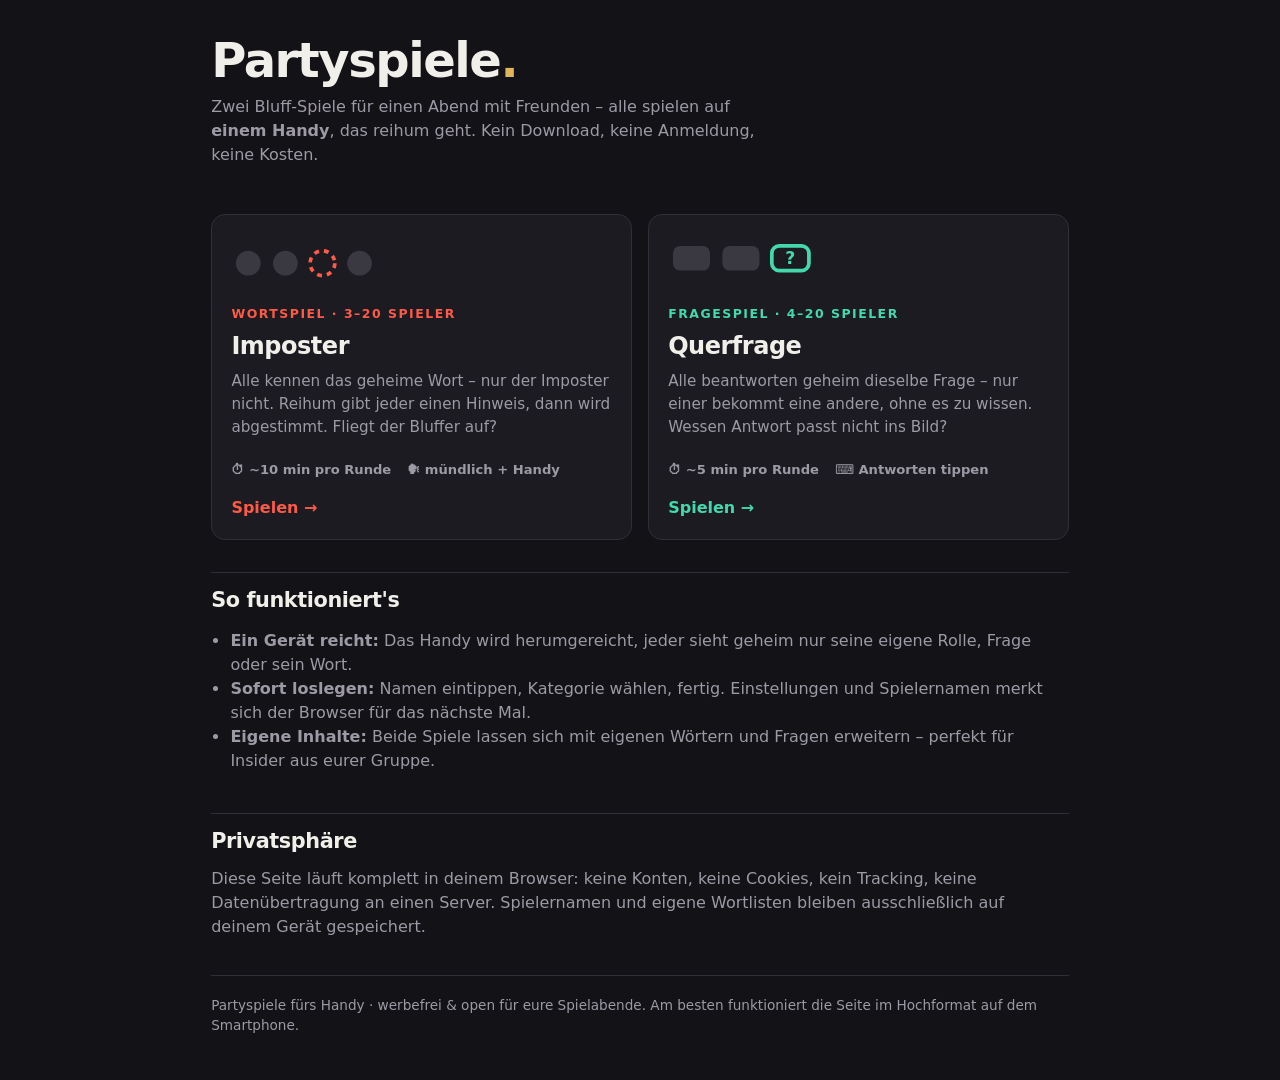
==== index.html @ aa8cf832 "Add files via upload" ====
<!DOCTYPE html>
<html lang="de">
<head>
  <meta charset="utf-8">
  <meta name="viewport" content="width=device-width, initial-scale=1, viewport-fit=cover">
  <meta http-equiv="Content-Security-Policy" content="default-src 'self'; img-src 'self' data:; style-src 'self'; script-src 'self'; base-uri 'none'; form-action 'none'; object-src 'none'; frame-ancestors 'none'">
  <title>Partyspiele fürs Handy – Imposter & Querfrage kostenlos spielen</title>
  <meta name="description" content="Kostenlose Partyspiele für ein Handy: Imposter (Wer kennt das geheime Wort nicht?) und Querfrage (Wer hat die andere Frage?). Pass-and-Play für 3–20 Spieler – ohne App, ohne Anmeldung, ohne Werbung.">
  <meta property="og:title" content="Partyspiele fürs Handy – Imposter & Querfrage">
  <meta property="og:description" content="Zwei Bluff-Partyspiele auf einem Gerät: Imposter und Querfrage. Kostenlos, ohne Anmeldung.">
  <meta property="og:type" content="website">
  <meta property="og:locale" content="de_DE">
  <meta name="theme-color" content="#131216">
  <link rel="icon" href="favicon.svg" type="image/svg+xml">
  <link rel="manifest" href="manifest.webmanifest">
  <link rel="stylesheet" href="assets/css/style.css">
  <script type="application/ld+json">
  {
    "@context": "https://schema.org",
    "@type": "ItemList",
    "name": "Partyspiele fürs Handy",
    "itemListElement": [
      {
        "@type": "Game",
        "position": 1,
        "name": "Imposter",
        "url": "imposter/",
        "description": "Alle bekommen geheim dasselbe Wort – nur der Imposter nicht. Pass-and-Play-Partyspiel für 3–20 Spieler.",
        "numberOfPlayers": "3-20",
        "inLanguage": "de"
      },
      {
        "@type": "Game",
        "position": 2,
        "name": "Querfrage",
        "url": "querfrage/",
        "description": "Alle beantworten dieselbe Frage – nur der Imposter bekommt eine andere, ohne es zu wissen. Für 4–20 Spieler.",
        "numberOfPlayers": "4-20",
        "inLanguage": "de"
      }
    ]
  }
  </script>
</head>
<body>
  <div class="home">
    <header class="home-header">
      <h1 class="logo">Partyspiele<span class="dot">.</span></h1>
      <p class="sub">Zwei Bluff-Spiele für einen Abend mit Freunden – alle spielen auf <strong>einem Handy</strong>, das reihum geht. Kein Download, keine Anmeldung, keine Kosten.</p>
    </header>

    <main>
      <nav class="game-grid" aria-label="Spiele">
        <a class="game-tile imposter" href="imposter/">
          <div class="tile-art" aria-hidden="true">
            <svg viewBox="0 0 120 44" xmlns="http://www.w3.org/2000/svg">
              <circle cx="14" cy="22" r="10" fill="#3a3941"/>
              <circle cx="44" cy="22" r="10" fill="#3a3941"/>
              <circle cx="74" cy="22" r="10" fill="none" stroke="#ff5a47" stroke-width="3" stroke-dasharray="4 4"/>
              <circle cx="104" cy="22" r="10" fill="#3a3941"/>
            </svg>
          </div>
          <span class="tag">Wortspiel · 3–20 Spieler</span>
          <h2>Imposter</h2>
          <p class="desc">Alle kennen das geheime Wort – nur der Imposter nicht. Reihum gibt jeder einen Hinweis, dann wird abgestimmt. Fliegt der Bluffer auf?</p>
          <div class="meta"><span>⏱ ~10 min pro Runde</span><span>🗣 mündlich + Handy</span></div>
          <span class="go">Spielen →</span>
        </a>

        <a class="game-tile querfrage" href="querfrage/">
          <div class="tile-art" aria-hidden="true">
            <svg viewBox="0 0 120 44" xmlns="http://www.w3.org/2000/svg">
              <rect x="4" y="8" width="30" height="20" rx="6" fill="#3a3941"/>
              <rect x="44" y="8" width="30" height="20" rx="6" fill="#3a3941"/>
              <rect x="84" y="8" width="30" height="20" rx="6" fill="none" stroke="#43d9ad" stroke-width="3"/>
              <text x="99" y="23" text-anchor="middle" fill="#43d9ad" font-size="14" font-weight="bold" font-family="system-ui">?</text>
            </svg>
          </div>
          <span class="tag">Fragespiel · 4–20 Spieler</span>
          <h2>Querfrage</h2>
          <p class="desc">Alle beantworten geheim dieselbe Frage – nur einer bekommt eine andere, ohne es zu wissen. Wessen Antwort passt nicht ins Bild?</p>
          <div class="meta"><span>⏱ ~5 min pro Runde</span><span>⌨ Antworten tippen</span></div>
          <span class="go">Spielen →</span>
        </a>
      </nav>

      <section class="home-section">
        <h2>So funktioniert's</h2>
        <ul>
          <li><strong>Ein Gerät reicht:</strong> Das Handy wird herumgereicht, jeder sieht geheim nur seine eigene Rolle, Frage oder sein Wort.</li>
          <li><strong>Sofort loslegen:</strong> Namen eintippen, Kategorie wählen, fertig. Einstellungen und Spielernamen merkt sich der Browser für das nächste Mal.</li>
          <li><strong>Eigene Inhalte:</strong> Beide Spiele lassen sich mit eigenen Wörtern und Fragen erweitern – perfekt für Insider aus eurer Gruppe.</li>
        </ul>
      </section>

      <section class="home-section">
        <h2>Privatsphäre</h2>
        <p>Diese Seite läuft komplett in deinem Browser: keine Konten, keine Cookies, kein Tracking, keine Datenübertragung an einen Server. Spielernamen und eigene Wortlisten bleiben ausschließlich auf deinem Gerät gespeichert.</p>
      </section>
    </main>

    <footer class="home-footer">
      <p>Partyspiele fürs Handy · werbefrei &amp; open für eure Spielabende. Am besten funktioniert die Seite im Hochformat auf dem Smartphone.</p>
    </footer>
  </div>
  <script src="assets/js/env-check.js" defer></script>
</body>
</html>
---- assets/css/style.css ----
/* ==========================================================================
   Partyspiele – Design-System
   Dunkles, ruhiges UI im App-Stil. Wenig Animation, klare Typo.
   ========================================================================== */

:root {
  --bg: #131216;
  --surface: #1c1b21;
  --surface-2: #24232a;
  --border: #302f37;
  --border-strong: #45434e;
  --text: #f1efe9;
  --muted: #9d9aa6;
  --danger: #ff5a47;
  --ok: #43d9ad;
  --accent: #e0b45c;          /* Startseite: warmes Gold */
  --accent-ink: #17130a;
  --radius: 14px;
  --radius-sm: 10px;
  --maxw: 30rem;
}

body[data-game="imposter"]  { --accent: #ff5a47; --accent-ink: #1c0906; }
body[data-game="querfrage"] { --accent: #43d9ad; --accent-ink: #06201a; }

* { box-sizing: border-box; }

html {
  color-scheme: dark;
  -webkit-text-size-adjust: 100%;
}

body {
  margin: 0;
  background: var(--bg);
  color: var(--text);
  font-family: system-ui, -apple-system, "Segoe UI", Roboto, sans-serif;
  line-height: 1.5;
  min-height: 100dvh;
  overscroll-behavior-y: none;
}

button, input, select, textarea {
  font: inherit;
  color: inherit;
}

h1, h2, h3 { line-height: 1.15; margin: 0 0 .5rem; letter-spacing: -0.02em; }
h1 { font-size: 2rem; font-weight: 800; }
h2 { font-size: 1.3rem; font-weight: 750; }
h3 { font-size: 1.05rem; font-weight: 700; }
p  { margin: 0 0 .75rem; }

a { color: var(--accent); text-decoration: none; }
a:hover { text-decoration: underline; }

/* ---------- App-Rahmen ---------- */

.app {
  max-width: var(--maxw);
  margin: 0 auto;
  min-height: 100dvh;
  display: flex;
  flex-direction: column;
  padding: 0 1rem;
}

.topbar {
  display: flex;
  align-items: center;
  gap: .75rem;
  padding: .9rem 0 .6rem;
  min-height: 3.2rem;
}

.topbar .back {
  display: inline-flex;
  align-items: center;
  gap: .4rem;
  color: var(--muted);
  font-weight: 600;
  font-size: .9rem;
  background: none;
  border: 0;
  padding: .4rem .5rem .4rem 0;
  cursor: pointer;
}
.topbar .back:hover { color: var(--text); text-decoration: none; }

.topbar .title {
  font-weight: 800;
  font-size: 1rem;
  letter-spacing: .01em;
}

.eyebrow {
  text-transform: uppercase;
  letter-spacing: .14em;
  font-size: .72rem;
  font-weight: 700;
  color: var(--muted);
  margin: 0 0 .35rem;
}
.eyebrow.accent { color: var(--accent); }

/* ---------- Screens ---------- */

.screen { display: none; }
.screen.active {
  display: flex;
  flex-direction: column;
  flex: 1;
  padding-bottom: 1rem;
  animation: screen-in .18s ease-out;
}

@keyframes screen-in {
  from { opacity: 0; transform: translateY(6px); }
  to   { opacity: 1; transform: none; }
}

@media (prefers-reduced-motion: reduce) {
  .screen.active { animation: none; }
  * { transition: none !important; }
}

.screen-body { flex: 1; }

.center-stage {
  flex: 1;
  display: flex;
  flex-direction: column;
  justify-content: center;
  text-align: center;
  gap: .5rem;
  padding: 2rem 0;
}

.big-name {
  font-size: clamp(2rem, 9vw, 2.8rem);
  font-weight: 800;
  letter-spacing: -0.02em;
  overflow-wrap: anywhere;
}

.big-word {
  font-size: clamp(1.8rem, 8vw, 2.6rem);
  font-weight: 800;
  color: var(--accent);
  overflow-wrap: anywhere;
}

.hint-text { color: var(--muted); font-size: .95rem; }

/* ---------- Aktionen (unten fixiert) ---------- */

.actions {
  position: sticky;
  bottom: 0;
  display: flex;
  flex-direction: column;
  gap: .6rem;
  padding: .8rem 0 calc(.8rem + env(safe-area-inset-bottom));
  margin-top: auto;
  background: linear-gradient(to top, var(--bg) 75%, transparent);
}

.btn {
  display: flex;
  align-items: center;
  justify-content: center;
  gap: .5rem;
  width: 100%;
  min-height: 3.3rem;
  padding: .6rem 1.2rem;
  border-radius: var(--radius-sm);
  border: 1px solid transparent;
  font-weight: 700;
  font-size: 1.02rem;
  cursor: pointer;
  touch-action: manipulation;
  -webkit-tap-highlight-color: transparent;
  transition: filter .12s ease, transform .06s ease;
}
.btn:active { transform: translateY(1px); }
.btn:disabled { opacity: .45; cursor: not-allowed; transform: none; }
.btn:hover { text-decoration: none; }
.btn-inline { width: auto; min-width: 3.3rem; flex-shrink: 0; }

.btn-primary { background: var(--accent); color: var(--accent-ink); }
.btn-primary:not(:disabled):hover { filter: brightness(1.08); }

.btn-ghost {
  background: transparent;
  border-color: var(--border-strong);
  color: var(--text);
}
.btn-ghost:not(:disabled):hover { background: var(--surface); }

.btn-quiet {
  background: none;
  border: 0;
  color: var(--muted);
  min-height: 2.6rem;
  font-size: .92rem;
}
.btn-quiet:hover { color: var(--text); }

.btn-danger { background: transparent; border-color: var(--danger); color: var(--danger); }

.btn-hold { user-select: none; -webkit-user-select: none; }

/* ---------- Karten & Listen ---------- */

.card {
  background: var(--surface);
  border: 1px solid var(--border);
  border-radius: var(--radius);
  padding: 1rem;
  margin-bottom: .8rem;
}

.card.flat { background: transparent; }

.list { display: flex; flex-direction: column; gap: .5rem; margin: 0 0 .8rem; padding: 0; list-style: none; }

.row {
  display: flex;
  align-items: center;
  gap: .6rem;
  background: var(--surface);
  border: 1px solid var(--border);
  border-radius: var(--radius-sm);
  padding: .55rem .7rem;
}
.row .grow { flex: 1; min-width: 0; }

.icon-btn {
  background: none;
  border: 0;
  color: var(--muted);
  padding: .45rem;
  border-radius: 8px;
  cursor: pointer;
  display: inline-flex;
  flex-shrink: 0;
}
.icon-btn:hover { color: var(--text); background: var(--surface-2); }
.icon-btn svg { width: 1.15rem; height: 1.15rem; }

/* Auswahl-Listen (z. B. Abstimmung, Spielerwahl) */
.choice-list { display: flex; flex-direction: column; gap: .55rem; margin-bottom: .8rem; }
.choice {
  display: flex;
  align-items: center;
  justify-content: space-between;
  gap: .6rem;
  width: 100%;
  background: var(--surface);
  border: 1px solid var(--border);
  border-radius: var(--radius-sm);
  padding: .85rem 1rem;
  font-weight: 650;
  font-size: 1rem;
  text-align: left;
  cursor: pointer;
  min-height: 3.2rem;
  -webkit-tap-highlight-color: transparent;
}
.choice:hover { border-color: var(--border-strong); }
.choice.selected { border-color: var(--accent); background: color-mix(in srgb, var(--accent) 10%, var(--surface)); }
.choice .sub { color: var(--muted); font-weight: 500; font-size: .85rem; }

/* Kategorie-Chips */
.chips { display: flex; flex-wrap: wrap; gap: .5rem; margin-bottom: .8rem; }
.chip {
  border: 1px solid var(--border-strong);
  background: var(--surface);
  color: var(--muted);
  border-radius: 999px;
  padding: .42rem .85rem;
  font-size: .88rem;
  font-weight: 600;
  cursor: pointer;
  -webkit-tap-highlight-color: transparent;
}
.chip.selected {
  background: color-mix(in srgb, var(--accent) 16%, var(--surface));
  border-color: var(--accent);
  color: var(--text);
}
.chip .marker { opacity: .7; margin-left: .3rem; font-size: .8em; }

/* ---------- Formulare ---------- */

.field { margin-bottom: .9rem; }
.field > label { display: block; font-weight: 650; font-size: .92rem; margin-bottom: .35rem; }
.field .desc { color: var(--muted); font-size: .82rem; margin-top: .3rem; }

.input, .select, .textarea {
  width: 100%;
  background: var(--surface);
  border: 1px solid var(--border-strong);
  border-radius: var(--radius-sm);
  padding: .7rem .8rem;
  min-height: 3rem;
  outline: none;
}
.input:focus, .select:focus, .textarea:focus { border-color: var(--accent); }
.textarea { min-height: 8rem; resize: vertical; font-family: ui-monospace, Consolas, monospace; font-size: .9rem; }

.select {
  appearance: none;
  background-image: url("data:image/svg+xml,%3Csvg xmlns='http://www.w3.org/2000/svg' width='12' height='8'%3E%3Cpath d='M1 1l5 5 5-5' stroke='%239d9aa6' stroke-width='2' fill='none'/%3E%3C/svg%3E");
  background-repeat: no-repeat;
  background-position: right .8rem center;
  padding-right: 2.2rem;
}

/* Einstellungs-Zeilen */
.setting {
  display: flex;
  align-items: center;
  justify-content: space-between;
  gap: 1rem;
  padding: .8rem 0;
  border-bottom: 1px solid var(--border);
}
.setting:last-child { border-bottom: 0; }
.setting .label { font-weight: 650; font-size: .95rem; }
.setting .desc { color: var(--muted); font-size: .8rem; margin-top: .1rem; }
.setting .select { width: auto; min-width: 7.5rem; min-height: 2.6rem; padding: .4rem 2rem .4rem .7rem; flex-shrink: 0; }

/* Schalter */
.switch {
  position: relative;
  width: 3.1rem;
  height: 1.8rem;
  flex-shrink: 0;
  border-radius: 999px;
  border: 1px solid var(--border-strong);
  background: var(--surface-2);
  cursor: pointer;
  transition: background .15s ease, border-color .15s ease;
}
.switch::after {
  content: "";
  position: absolute;
  top: .18rem;
  left: .2rem;
  width: 1.35rem;
  height: 1.35rem;
  border-radius: 50%;
  background: var(--muted);
  transition: transform .15s ease, background .15s ease;
}
.switch[aria-checked="true"] { background: var(--accent); border-color: var(--accent); }
.switch[aria-checked="true"]::after { transform: translateX(1.28rem); background: var(--accent-ink); }

/* ---------- Timer ---------- */

.timer-display {
  font-size: clamp(3.4rem, 20vw, 5rem);
  font-weight: 800;
  font-variant-numeric: tabular-nums;
  letter-spacing: -0.03em;
}
.timer-display.done { color: var(--danger); }

/* ---------- Punktetabelle ---------- */

.score-table { width: 100%; border-collapse: collapse; margin-bottom: .8rem; }
.score-table td, .score-table th {
  padding: .6rem .5rem;
  border-bottom: 1px solid var(--border);
  text-align: left;
}
.score-table td:last-child, .score-table th:last-child { text-align: right; font-variant-numeric: tabular-nums; }
.score-table .delta { color: var(--ok); font-size: .85rem; margin-left: .4rem; }
.score-table tr.winner td { color: var(--accent); font-weight: 750; }

/* ---------- Auflösung ---------- */

.reveal-result { min-height: 3.5rem; }
.reveal-result .verdict {
  font-size: clamp(1.9rem, 8vw, 2.5rem);
  font-weight: 800;
  opacity: 0;
}
.reveal-result .verdict.show { opacity: 1; transition: opacity .4s ease; }
.verdict.impostor { color: var(--danger); }
.verdict.innocent { color: var(--ok); }

/* ---------- Antwortkarten (Querfrage) ---------- */

.answer-card {
  background: var(--surface);
  border: 1px solid var(--border);
  border-radius: var(--radius-sm);
  padding: .7rem .9rem;
}
.answer-card .who { color: var(--muted); font-size: .8rem; font-weight: 700; text-transform: uppercase; letter-spacing: .08em; }
.answer-card .what { font-size: 1.15rem; font-weight: 700; overflow-wrap: anywhere; }

details.answers-fold { margin-bottom: .8rem; }
details.answers-fold summary {
  cursor: pointer;
  font-weight: 650;
  color: var(--muted);
  padding: .5rem 0;
  list-style: none;
}
details.answers-fold summary::before { content: "▸ "; }
details.answers-fold[open] summary::before { content: "▾ "; }

/* ---------- Import-Vorschau ---------- */

.preview-table { width: 100%; border-collapse: collapse; font-size: .9rem; margin: .6rem 0; }
.preview-table td { padding: .35rem .4rem; border-bottom: 1px solid var(--border); overflow-wrap: anywhere; }
.preview-table tr.bad td { color: var(--danger); text-decoration: line-through; }

.note {
  border: 1px solid var(--border);
  border-left: 3px solid var(--accent);
  border-radius: 0 var(--radius-sm) var(--radius-sm) 0;
  background: var(--surface);
  padding: .6rem .8rem;
  font-size: .9rem;
  color: var(--muted);
  margin-bottom: .8rem;
}

/* ---------- Eingeklappte Setup-Bereiche ---------- */

details.fold {
  background: var(--surface);
  border: 1px solid var(--border);
  border-radius: var(--radius);
  margin-bottom: .8rem;
}
details.fold > summary {
  cursor: pointer;
  list-style: none;
  padding: .95rem 1rem;
  font-weight: 700;
  display: flex;
  justify-content: space-between;
  align-items: center;
  -webkit-tap-highlight-color: transparent;
}
details.fold > summary::-webkit-details-marker { display: none; }
details.fold > summary::after { content: "+"; color: var(--muted); font-size: 1.25rem; font-weight: 400; }
details.fold[open] > summary::after { content: "–"; }
details.fold > .fold-body { padding: 0 1rem .9rem; }

/* ---------- Aufdeck-Bereich (Imposter) ---------- */

.reveal-area {
  min-height: 10rem;
  display: flex;
  flex-direction: column;
  justify-content: center;
  align-items: center;
  gap: .4rem;
  border: 1px dashed var(--border-strong);
  border-radius: var(--radius);
  padding: 1rem;
  margin-top: 1rem;
}

/* ---------- Frage + kompakter Timer (Querfrage) ---------- */

.question { font-size: 1.45rem; margin: .8rem 0 .4rem; }

.row-inline {
  display: flex;
  align-items: center;
  gap: .9rem;
  margin: .4rem 0;
  min-height: 2.2rem;
}
.timer-inline {
  font-size: 1.5rem;
  font-weight: 800;
  font-variant-numeric: tabular-nums;
  letter-spacing: -0.02em;
}
.timer-inline.done { color: var(--danger); }
.timer-inline:empty { display: none; }

/* ---------- Regeln / Details ---------- */

details.rules { border-top: 1px solid var(--border); margin-top: .5rem; }
details.rules summary {
  cursor: pointer;
  padding: .8rem 0;
  font-weight: 650;
  list-style: none;
  display: flex;
  justify-content: space-between;
  align-items: center;
}
details.rules summary::after { content: "+"; color: var(--muted); font-size: 1.3rem; font-weight: 400; }
details.rules[open] summary::after { content: "–"; }
details.rules ol { padding-left: 1.2rem; color: var(--muted); margin: 0 0 1rem; }
details.rules li { margin-bottom: .4rem; }

/* ---------- Startseite ---------- */

.home { max-width: 56rem; margin: 0 auto; padding: 0 1.2rem; }

.home-header { padding: 2.2rem 0 1rem; }
.home-header .logo {
  font-size: clamp(2.1rem, 7vw, 3rem);
  font-weight: 850;
  letter-spacing: -0.03em;
  line-height: 1.05;
}
.home-header .logo .dot { color: var(--accent); }
.home-header .sub { color: var(--muted); max-width: 34rem; margin-top: .6rem; }

.game-grid {
  display: grid;
  gap: 1rem;
  margin: 1.2rem 0 2rem;
}
@media (min-width: 44rem) {
  .game-grid { grid-template-columns: 1fr 1fr; }
}

.game-tile {
  display: flex;
  flex-direction: column;
  gap: .6rem;
  background: var(--surface);
  border: 1px solid var(--border);
  border-radius: var(--radius);
  padding: 1.3rem 1.2rem 1.2rem;
  color: var(--text);
  transition: border-color .15s ease, transform .12s ease;
}
.game-tile:hover { border-color: var(--tile-accent); text-decoration: none; transform: translateY(-2px); }
.game-tile.imposter  { --tile-accent: #ff5a47; }
.game-tile.querfrage { --tile-accent: #43d9ad; }

.game-tile .tile-art { height: 3.4rem; margin-bottom: .3rem; }
.game-tile .tile-art svg { height: 100%; }
.game-tile h2 { font-size: 1.5rem; margin: 0; }
.game-tile .tag { color: var(--tile-accent); font-weight: 700; font-size: .78rem; text-transform: uppercase; letter-spacing: .12em; }
.game-tile .desc { color: var(--muted); font-size: .95rem; flex: 1; }
.game-tile .meta { display: flex; gap: 1rem; color: var(--muted); font-size: .82rem; font-weight: 600; }
.game-tile .go {
  margin-top: .4rem;
  font-weight: 750;
  color: var(--tile-accent);
  display: inline-flex;
  align-items: center;
  gap: .35rem;
}

.home-section { padding: 1rem 0 1.5rem; border-top: 1px solid var(--border); }
.home-section h2 { margin-bottom: .8rem; }
.home-section p, .home-section li { color: var(--muted); }
.home-section ul { padding-left: 1.2rem; }

.home-footer {
  border-top: 1px solid var(--border);
  padding: 1.2rem 0 2rem;
  color: var(--muted);
  font-size: .85rem;
}

/* ---------- Kleinkram ---------- */

.spacer { flex: 1; }
.stack { display: flex; flex-direction: column; gap: .6rem; margin: .6rem 0; }
.text-left { text-align: left; justify-content: flex-start; }
.muted { color: var(--muted); }
.small { font-size: .85rem; }
.mb0 { margin-bottom: 0; }
.hidden { display: none !important; }

.badge {
  display: inline-block;
  background: color-mix(in srgb, var(--accent) 18%, var(--surface));
  color: var(--accent);
  border-radius: 999px;
  padding: .15rem .7rem;
  font-size: .8rem;
  font-weight: 700;
}

.boot-warning,
.boot-note {
  border: 1px solid var(--danger);
  border-radius: var(--radius-sm);
  background: color-mix(in srgb, var(--danger) 12%, var(--surface));
  color: var(--text);
  padding: .8rem 1rem;
  margin: 1rem auto;
  max-width: var(--maxw);
  font-size: .95rem;
}

.toast {
  position: fixed;
  left: 50%;
  bottom: calc(1.2rem + env(safe-area-inset-bottom));
  transform: translateX(-50%);
  background: var(--surface-2);
  border: 1px solid var(--border-strong);
  border-radius: 999px;
  padding: .55rem 1.1rem;
  font-size: .9rem;
  font-weight: 600;
  max-width: min(92vw, 26rem);
  text-align: center;
  z-index: 50;
  opacity: 0;
  transition: opacity .2s ease;
  pointer-events: none;
}
.toast.show { opacity: 1; }
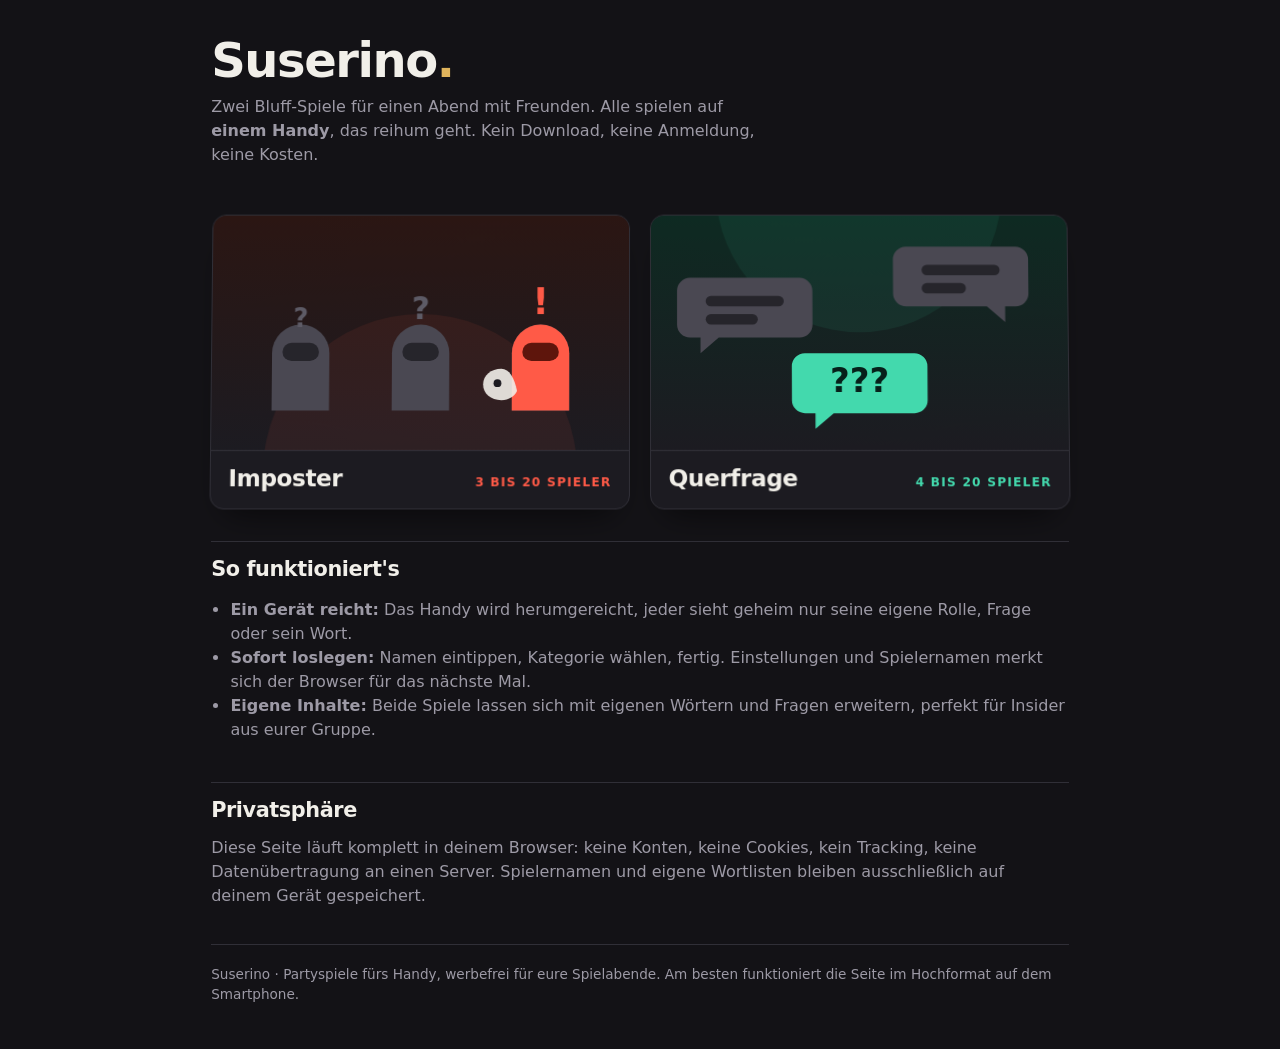
==== commit 3a3125d4: "Add files via upload" ====
--- a/index.html
+++ b/index.html
@@ -4,11 +4,12 @@
   <meta charset="utf-8">
   <meta name="viewport" content="width=device-width, initial-scale=1, viewport-fit=cover">
   <meta http-equiv="Content-Security-Policy" content="default-src 'self'; img-src 'self' data:; style-src 'self'; script-src 'self'; base-uri 'none'; form-action 'none'; object-src 'none'; frame-ancestors 'none'">
-  <title>Partyspiele fürs Handy – Imposter & Querfrage kostenlos spielen</title>
-  <meta name="description" content="Kostenlose Partyspiele für ein Handy: Imposter (Wer kennt das geheime Wort nicht?) und Querfrage (Wer hat die andere Frage?). Pass-and-Play für 3–20 Spieler – ohne App, ohne Anmeldung, ohne Werbung.">
-  <meta property="og:title" content="Partyspiele fürs Handy – Imposter & Querfrage">
+  <title>Suserino: Partyspiele fürs Handy | Imposter & Querfrage kostenlos spielen</title>
+  <meta name="description" content="Kostenlose Partyspiele für ein Handy: Imposter (Wer kennt das geheime Wort nicht?) und Querfrage (Wer hat die andere Frage?). Pass-and-Play für 3 bis 20 Spieler. Ohne App, ohne Anmeldung, ohne Werbung.">
+  <meta property="og:title" content="Suserino: Partyspiele fürs Handy">
   <meta property="og:description" content="Zwei Bluff-Partyspiele auf einem Gerät: Imposter und Querfrage. Kostenlos, ohne Anmeldung.">
   <meta property="og:type" content="website">
+  <meta property="og:site_name" content="Suserino">
   <meta property="og:locale" content="de_DE">
   <meta name="theme-color" content="#131216">
   <link rel="icon" href="favicon.svg" type="image/svg+xml">
@@ -18,14 +19,14 @@
   {
     "@context": "https://schema.org",
     "@type": "ItemList",
-    "name": "Partyspiele fürs Handy",
+    "name": "Suserino",
     "itemListElement": [
       {
         "@type": "Game",
         "position": 1,
         "name": "Imposter",
         "url": "imposter/",
-        "description": "Alle bekommen geheim dasselbe Wort – nur der Imposter nicht. Pass-and-Play-Partyspiel für 3–20 Spieler.",
+        "description": "Alle bekommen geheim dasselbe Wort, nur der Imposter nicht. Pass-and-Play-Partyspiel für 3 bis 20 Spieler.",
         "numberOfPlayers": "3-20",
         "inLanguage": "de"
       },
@@ -34,7 +35,7 @@
         "position": 2,
         "name": "Querfrage",
         "url": "querfrage/",
-        "description": "Alle beantworten dieselbe Frage – nur der Imposter bekommt eine andere, ohne es zu wissen. Für 4–20 Spieler.",
+        "description": "Alle beantworten dieselbe Frage, nur der Imposter bekommt eine andere, ohne es zu wissen. Für 4 bis 20 Spieler.",
         "numberOfPlayers": "4-20",
         "inLanguage": "de"
       }
@@ -45,42 +46,81 @@
 <body>
   <div class="home">
     <header class="home-header">
-      <h1 class="logo">Partyspiele<span class="dot">.</span></h1>
-      <p class="sub">Zwei Bluff-Spiele für einen Abend mit Freunden – alle spielen auf <strong>einem Handy</strong>, das reihum geht. Kein Download, keine Anmeldung, keine Kosten.</p>
+      <h1 class="logo">Suserino<span class="dot">.</span></h1>
+      <p class="sub">Zwei Bluff-Spiele für einen Abend mit Freunden. Alle spielen auf <strong>einem Handy</strong>, das reihum geht. Kein Download, keine Anmeldung, keine Kosten.</p>
     </header>
 
     <main>
       <nav class="game-grid" aria-label="Spiele">
         <a class="game-tile imposter" href="imposter/">
-          <div class="tile-art" aria-hidden="true">
-            <svg viewBox="0 0 120 44" xmlns="http://www.w3.org/2000/svg">
-              <circle cx="14" cy="22" r="10" fill="#3a3941"/>
-              <circle cx="44" cy="22" r="10" fill="#3a3941"/>
-              <circle cx="74" cy="22" r="10" fill="none" stroke="#ff5a47" stroke-width="3" stroke-dasharray="4 4"/>
-              <circle cx="104" cy="22" r="10" fill="#3a3941"/>
+          <div class="tile-cover" aria-hidden="true">
+            <svg viewBox="0 0 320 180" xmlns="http://www.w3.org/2000/svg">
+              <defs>
+                <linearGradient id="bg-i" x1="0" y1="0" x2="0" y2="1">
+                  <stop offset="0" stop-color="#2b1613"/>
+                  <stop offset="1" stop-color="#1c1b21"/>
+                </linearGradient>
+              </defs>
+              <rect width="320" height="180" fill="url(#bg-i)"/>
+              <circle cx="160" cy="196" r="120" fill="#ff5a47" opacity=".08"/>
+              <!-- Drei Crew-Figuren -->
+              <g fill="#4a4852">
+                <path d="M46 150v-44a22 22 0 0 1 44 0v44z"/>
+                <path d="M138 150v-44a22 22 0 0 1 44 0v44z"/>
+                <path d="M230 150v-44a22 22 0 0 1 44 0v44z"/>
+              </g>
+              <g fill="#26252b">
+                <rect x="54" y="98" width="28" height="14" rx="7"/>
+                <rect x="146" y="98" width="28" height="14" rx="7"/>
+              </g>
+              <!-- Der Imposter: rot, mit Maske in der Hand -->
+              <path d="M230 150v-44a22 22 0 0 1 44 0v44z" fill="#ff5a47"/>
+              <rect x="238" y="98" width="28" height="14" rx="7" fill="#5e150c"/>
+              <path d="M222 118c-8 0-14 5-14 12s6 12 14 12c6 0 10-3 12-7-2-10-6-17-12-17z" fill="#f1efe9" opacity=".9"/>
+              <circle cx="219" cy="129" r="3" fill="#1c1b21"/>
+              <!-- Fragezeichen über den Köpfen -->
+              <text x="68" y="86" text-anchor="middle" font-family="system-ui" font-weight="800" font-size="20" fill="#5d5b66">?</text>
+              <text x="160" y="80" text-anchor="middle" font-family="system-ui" font-weight="800" font-size="24" fill="#5d5b66">?</text>
+              <text x="252" y="76" text-anchor="middle" font-family="system-ui" font-weight="800" font-size="28" fill="#ff5a47">!</text>
             </svg>
           </div>
-          <span class="tag">Wortspiel · 3–20 Spieler</span>
-          <h2>Imposter</h2>
-          <p class="desc">Alle kennen das geheime Wort – nur der Imposter nicht. Reihum gibt jeder einen Hinweis, dann wird abgestimmt. Fliegt der Bluffer auf?</p>
-          <div class="meta"><span>⏱ ~10 min pro Runde</span><span>🗣 mündlich + Handy</span></div>
-          <span class="go">Spielen →</span>
+          <div class="tile-info">
+            <h2>Imposter</h2>
+            <span class="tag">3 bis 20 Spieler</span>
+          </div>
         </a>
 
         <a class="game-tile querfrage" href="querfrage/">
-          <div class="tile-art" aria-hidden="true">
-            <svg viewBox="0 0 120 44" xmlns="http://www.w3.org/2000/svg">
-              <rect x="4" y="8" width="30" height="20" rx="6" fill="#3a3941"/>
-              <rect x="44" y="8" width="30" height="20" rx="6" fill="#3a3941"/>
-              <rect x="84" y="8" width="30" height="20" rx="6" fill="none" stroke="#43d9ad" stroke-width="3"/>
-              <text x="99" y="23" text-anchor="middle" fill="#43d9ad" font-size="14" font-weight="bold" font-family="system-ui">?</text>
+          <div class="tile-cover" aria-hidden="true">
+            <svg viewBox="0 0 320 180" xmlns="http://www.w3.org/2000/svg">
+              <defs>
+                <linearGradient id="bg-q" x1="0" y1="0" x2="0" y2="1">
+                  <stop offset="0" stop-color="#0e2a22"/>
+                  <stop offset="1" stop-color="#1c1b21"/>
+                </linearGradient>
+              </defs>
+              <rect width="320" height="180" fill="url(#bg-q)"/>
+              <circle cx="160" cy="-20" r="110" fill="#43d9ad" opacity=".07"/>
+              <!-- Sprechblasen der Crew -->
+              <g fill="#4a4852">
+                <path d="M30 48h84a10 10 0 0 1 10 10v26a10 10 0 0 1-10 10H52l-14 12v-12h-8a10 10 0 0 1-10-10V58a10 10 0 0 1 10-10z"/>
+                <path d="M196 24h84a10 10 0 0 1 10 10v26a10 10 0 0 1-10 10h-8v12l-14-12h-62a10 10 0 0 1-10-10V34a10 10 0 0 1 10-10z"/>
+              </g>
+              <g fill="#26252b">
+                <rect x="42" y="62" width="60" height="8" rx="4"/>
+                <rect x="42" y="76" width="40" height="8" rx="4"/>
+                <rect x="208" y="38" width="60" height="8" rx="4"/>
+                <rect x="208" y="52" width="34" height="8" rx="4"/>
+              </g>
+              <!-- Die schiefe Antwort -->
+              <path d="M118 106h84a10 10 0 0 1 10 10v26a10 10 0 0 1-10 10h-62l-14 12v-12h-8a10 10 0 0 1-10-10v-26a10 10 0 0 1 10-10z" fill="#43d9ad"/>
+              <text x="160" y="136" text-anchor="middle" font-family="system-ui" font-weight="800" font-size="26" fill="#06201a">???</text>
             </svg>
           </div>
-          <span class="tag">Fragespiel · 4–20 Spieler</span>
-          <h2>Querfrage</h2>
-          <p class="desc">Alle beantworten geheim dieselbe Frage – nur einer bekommt eine andere, ohne es zu wissen. Wessen Antwort passt nicht ins Bild?</p>
-          <div class="meta"><span>⏱ ~5 min pro Runde</span><span>⌨ Antworten tippen</span></div>
-          <span class="go">Spielen →</span>
+          <div class="tile-info">
+            <h2>Querfrage</h2>
+            <span class="tag">4 bis 20 Spieler</span>
+          </div>
         </a>
       </nav>
 
@@ -89,7 +129,7 @@
         <ul>
           <li><strong>Ein Gerät reicht:</strong> Das Handy wird herumgereicht, jeder sieht geheim nur seine eigene Rolle, Frage oder sein Wort.</li>
           <li><strong>Sofort loslegen:</strong> Namen eintippen, Kategorie wählen, fertig. Einstellungen und Spielernamen merkt sich der Browser für das nächste Mal.</li>
-          <li><strong>Eigene Inhalte:</strong> Beide Spiele lassen sich mit eigenen Wörtern und Fragen erweitern – perfekt für Insider aus eurer Gruppe.</li>
+          <li><strong>Eigene Inhalte:</strong> Beide Spiele lassen sich mit eigenen Wörtern und Fragen erweitern, perfekt für Insider aus eurer Gruppe.</li>
         </ul>
       </section>
 
@@ -100,7 +140,7 @@
     </main>
 
     <footer class="home-footer">
-      <p>Partyspiele fürs Handy · werbefrei &amp; open für eure Spielabende. Am besten funktioniert die Seite im Hochformat auf dem Smartphone.</p>
+      <p>Suserino · Partyspiele fürs Handy, werbefrei für eure Spielabende. Am besten funktioniert die Seite im Hochformat auf dem Smartphone.</p>
     </footer>
   </div>
   <script src="assets/js/env-check.js" defer></script>
--- a/assets/css/style.css
+++ b/assets/css/style.css
@@ -453,20 +453,96 @@
 details.fold[open] > summary::after { content: "–"; }
 details.fold > .fold-body { padding: 0 1rem .9rem; }
 
-/* ---------- Aufdeck-Bereich (Imposter) ---------- */
-
-.reveal-area {
-  min-height: 10rem;
+/* ---------- Dreh-Karte (Aufdecken) ----------
+   Einmal tippen: Karte dreht sich und zeigt die Rolle/Frage.
+   Nochmal tippen: Karte dreht sich zurück. */
+
+.flip-card {
+  width: 100%;
+  max-width: 19rem;
+  margin: 0 auto;
+  aspect-ratio: 3 / 4;
+  perspective: 1200px;
+  cursor: pointer;
+  -webkit-tap-highlight-color: transparent;
+  user-select: none;
+  -webkit-user-select: none;
+}
+.flip-inner {
+  position: relative;
+  width: 100%;
+  height: 100%;
+  transform-style: preserve-3d;
+  transition: transform .45s cubic-bezier(.2, .7, .3, 1);
+}
+.flip-card.flipped .flip-inner { transform: rotateY(180deg); }
+.flip-card.no-anim .flip-inner { transition: none; }
+.question-card { aspect-ratio: 4 / 3; max-width: 22rem; }
+.flip-hint { text-align: center; margin: .8rem auto; max-width: 20rem; }
+
+.flip-face {
+  position: absolute;
+  inset: 0;
+  backface-visibility: hidden;
+  -webkit-backface-visibility: hidden;
   display: flex;
   flex-direction: column;
   justify-content: center;
   align-items: center;
-  gap: .4rem;
-  border: 1px dashed var(--border-strong);
+  text-align: center;
+  gap: .5rem;
+  padding: 1.2rem;
+  border: 1px solid var(--border-strong);
   border-radius: var(--radius);
-  padding: 1rem;
-  margin-top: 1rem;
-}
+  background:
+    linear-gradient(160deg, rgba(255, 255, 255, .04), transparent 45%),
+    var(--surface);
+  box-shadow: 0 16px 30px -18px rgba(0, 0, 0, .7);
+  overflow: hidden;
+}
+.flip-back {
+  transform: rotateY(180deg);
+  border-color: var(--accent);
+}
+.flip-face .big-name { font-size: clamp(1.6rem, 7vw, 2.2rem); }
+.flip-face .big-word { font-size: clamp(1.5rem, 7vw, 2.1rem); }
+.flip-face .question-text { font-size: 1.15rem; font-weight: 700; line-height: 1.35; }
+
+@media (prefers-reduced-motion: reduce) {
+  .flip-inner { transition: none; }
+}
+
+/* ---------- Anleitung (Dialog über ?-Button) ---------- */
+
+.help-btn {
+  width: 2.3rem;
+  height: 2.3rem;
+  border-radius: 50%;
+  border: 1px solid var(--border-strong);
+  background: var(--surface);
+  color: var(--muted);
+  font-weight: 800;
+  font-size: 1.05rem;
+  cursor: pointer;
+  flex-shrink: 0;
+  -webkit-tap-highlight-color: transparent;
+}
+.help-btn:hover { color: var(--text); border-color: var(--accent); }
+
+dialog.rules-dialog {
+  background: var(--surface);
+  color: var(--text);
+  border: 1px solid var(--border-strong);
+  border-radius: var(--radius);
+  width: min(92vw, 30rem);
+  max-height: 82dvh;
+  padding: 1.2rem 1.2rem 1rem;
+  margin: auto;
+}
+dialog.rules-dialog::backdrop { background: rgba(0, 0, 0, .65); }
+dialog.rules-dialog h2 { margin-bottom: .6rem; }
+dialog.rules-dialog ol { padding-left: 1.2rem; color: var(--muted); }
+dialog.rules-dialog li { margin-bottom: .45rem; }
 
 /* ---------- Frage + kompakter Timer (Querfrage) ---------- */
 
@@ -521,41 +597,64 @@
 
 .game-grid {
   display: grid;
-  gap: 1rem;
+  gap: 1.2rem;
   margin: 1.2rem 0 2rem;
+  perspective: 1400px;
 }
 @media (min-width: 44rem) {
   .game-grid { grid-template-columns: 1fr 1fr; }
 }
 
+/* 3D-Kachel: Bild oben, Name unten, leichte Tiefe + Kipp-Effekt */
 .game-tile {
   display: flex;
   flex-direction: column;
-  gap: .6rem;
   background: var(--surface);
   border: 1px solid var(--border);
   border-radius: var(--radius);
-  padding: 1.3rem 1.2rem 1.2rem;
+  overflow: hidden;
   color: var(--text);
-  transition: border-color .15s ease, transform .12s ease;
-}
-.game-tile:hover { border-color: var(--tile-accent); text-decoration: none; transform: translateY(-2px); }
+  transform: rotateX(2deg);
+  transform-style: preserve-3d;
+  box-shadow:
+    0 18px 32px -16px rgba(0, 0, 0, .65),
+    0 2px 0 rgba(255, 255, 255, .04) inset;
+  transition: transform .18s ease, box-shadow .18s ease, border-color .18s ease;
+}
+.game-tile:hover, .game-tile:focus-visible {
+  text-decoration: none;
+  border-color: var(--tile-accent);
+  transform: rotateX(0deg) translateY(-5px);
+  box-shadow:
+    0 26px 40px -18px rgba(0, 0, 0, .7),
+    0 0 0 1px var(--tile-accent) inset;
+}
+.game-tile:active { transform: rotateX(0deg) translateY(-1px) scale(.99); }
 .game-tile.imposter  { --tile-accent: #ff5a47; }
 .game-tile.querfrage { --tile-accent: #43d9ad; }
 
-.game-tile .tile-art { height: 3.4rem; margin-bottom: .3rem; }
-.game-tile .tile-art svg { height: 100%; }
-.game-tile h2 { font-size: 1.5rem; margin: 0; }
-.game-tile .tag { color: var(--tile-accent); font-weight: 700; font-size: .78rem; text-transform: uppercase; letter-spacing: .12em; }
-.game-tile .desc { color: var(--muted); font-size: .95rem; flex: 1; }
-.game-tile .meta { display: flex; gap: 1rem; color: var(--muted); font-size: .82rem; font-weight: 600; }
-.game-tile .go {
-  margin-top: .4rem;
-  font-weight: 750;
+.game-tile .tile-cover {
+  aspect-ratio: 16 / 9;
+  background: var(--surface-2);
+  border-bottom: 1px solid var(--border);
+}
+.game-tile .tile-cover svg { display: block; width: 100%; height: 100%; }
+
+.game-tile .tile-info {
+  display: flex;
+  align-items: baseline;
+  justify-content: space-between;
+  gap: .8rem;
+  padding: .9rem 1.1rem 1rem;
+}
+.game-tile h2 { font-size: 1.45rem; margin: 0; }
+.game-tile .tag {
   color: var(--tile-accent);
-  display: inline-flex;
-  align-items: center;
-  gap: .35rem;
+  font-weight: 700;
+  font-size: .76rem;
+  text-transform: uppercase;
+  letter-spacing: .1em;
+  white-space: nowrap;
 }
 
 .home-section { padding: 1rem 0 1.5rem; border-top: 1px solid var(--border); }
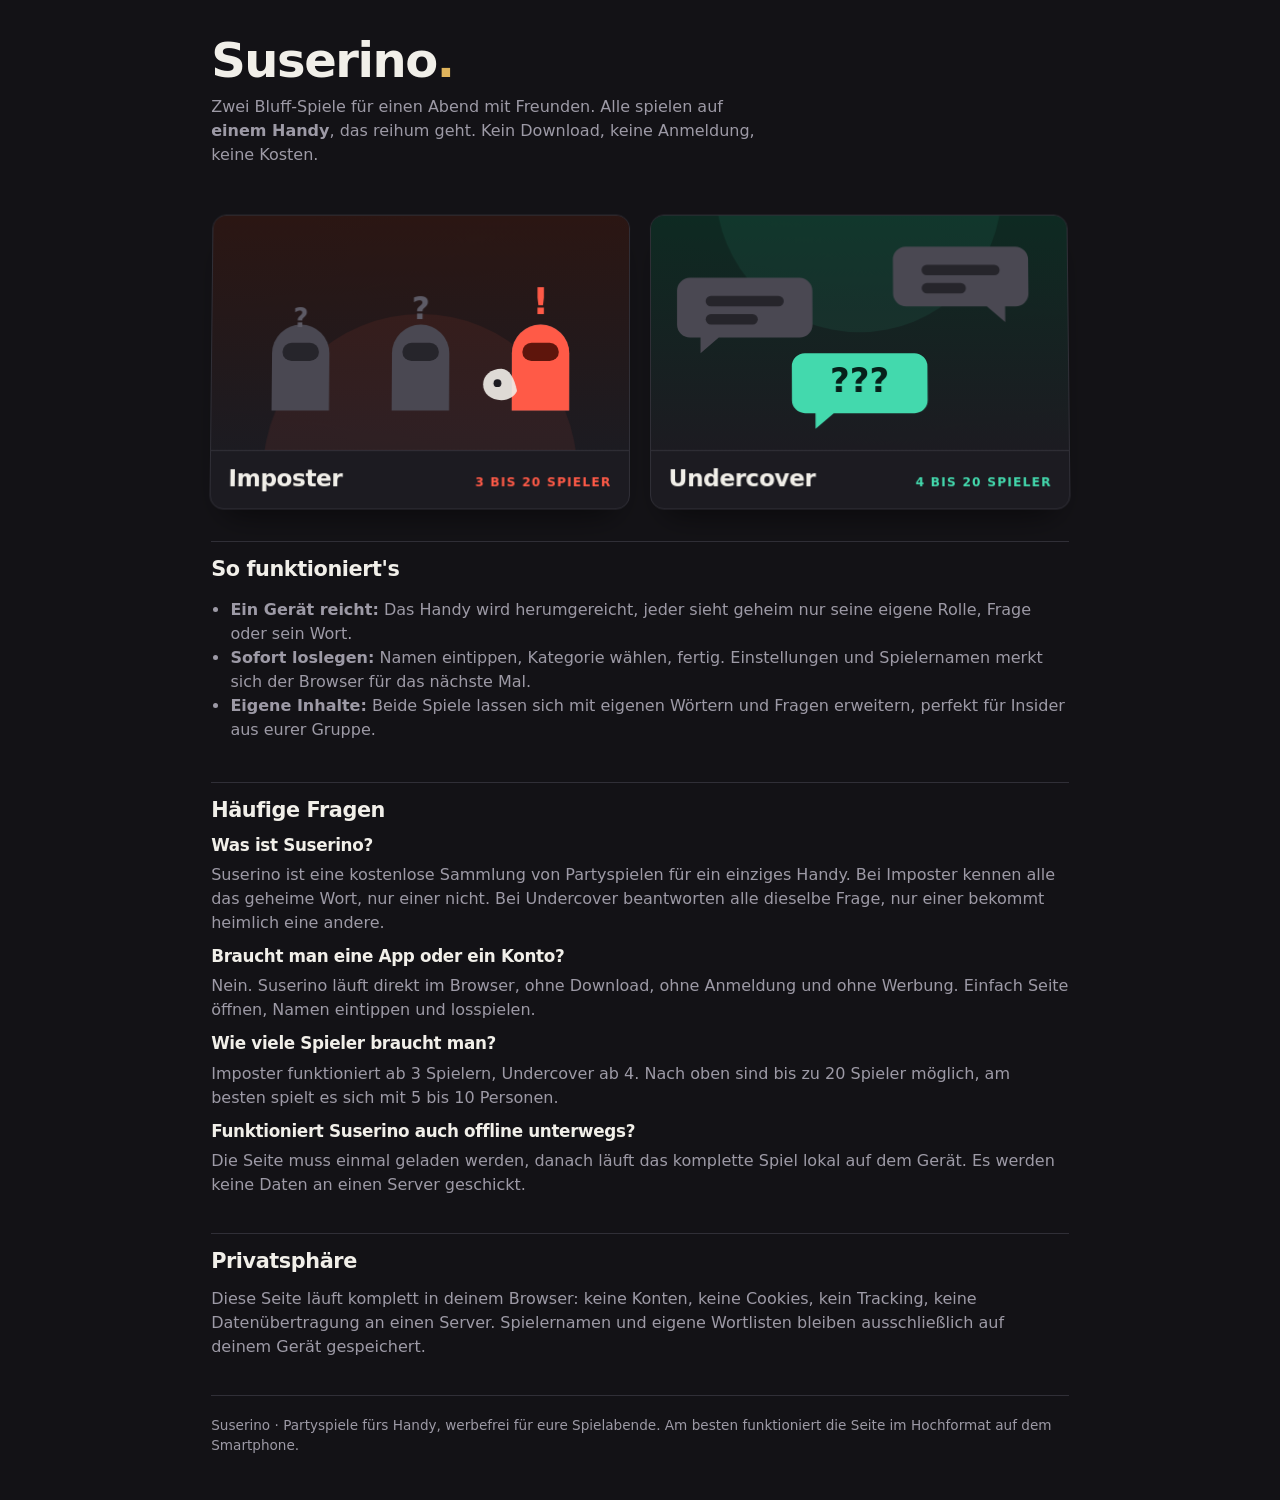
==== commit 87a0bc0b: "Add files via upload" ====
--- a/index.html
+++ b/index.html
@@ -4,15 +4,22 @@
   <meta charset="utf-8">
   <meta name="viewport" content="width=device-width, initial-scale=1, viewport-fit=cover">
   <meta http-equiv="Content-Security-Policy" content="default-src 'self'; img-src 'self' data:; style-src 'self'; script-src 'self'; base-uri 'none'; form-action 'none'; object-src 'none'; frame-ancestors 'none'">
-  <title>Suserino: Partyspiele fürs Handy | Imposter & Querfrage kostenlos spielen</title>
-  <meta name="description" content="Kostenlose Partyspiele für ein Handy: Imposter (Wer kennt das geheime Wort nicht?) und Querfrage (Wer hat die andere Frage?). Pass-and-Play für 3 bis 20 Spieler. Ohne App, ohne Anmeldung, ohne Werbung.">
+  <title>Suserino: Partyspiele fürs Handy | Imposter & Undercover kostenlos spielen</title>
+  <meta name="description" content="Kostenlose Partyspiele für ein Handy: Imposter (Wer kennt das geheime Wort nicht?) und Undercover (Wer hat die andere Frage?). Pass-and-Play für 3 bis 20 Spieler. Ohne App, ohne Anmeldung, ohne Werbung.">
   <meta property="og:title" content="Suserino: Partyspiele fürs Handy">
-  <meta property="og:description" content="Zwei Bluff-Partyspiele auf einem Gerät: Imposter und Querfrage. Kostenlos, ohne Anmeldung.">
+  <meta property="og:description" content="Zwei Bluff-Partyspiele auf einem Gerät: Imposter und Undercover. Kostenlos, ohne Anmeldung.">
   <meta property="og:type" content="website">
-  <meta property="og:site_name" content="Suserino">
+  <meta property="og:site_name" content="Suserino">
   <meta property="og:locale" content="de_DE">
+  <meta property="og:image" content="/og-image.png">
+  <meta property="og:image:width" content="1200">
+  <meta property="og:image:height" content="630">
+  <meta property="og:image:alt" content="Suserino, Partyspiele fürs Handy, mit Geist-Maskottchen">
+  <meta name="twitter:card" content="summary_large_image">
+  <meta name="twitter:image" content="/og-image.png">
   <meta name="theme-color" content="#131216">
   <link rel="icon" href="favicon.svg" type="image/svg+xml">
+  <link rel="apple-touch-icon" href="apple-touch-icon.png">
   <link rel="manifest" href="manifest.webmanifest">
   <link rel="stylesheet" href="assets/css/style.css">
   <script type="application/ld+json">
@@ -33,11 +40,39 @@
       {
         "@type": "Game",
         "position": 2,
-        "name": "Querfrage",
-        "url": "querfrage/",
+        "name": "Undercover",
+        "url": "undercover/",
         "description": "Alle beantworten dieselbe Frage, nur der Imposter bekommt eine andere, ohne es zu wissen. Für 4 bis 20 Spieler.",
         "numberOfPlayers": "4-20",
         "inLanguage": "de"
+      }
+    ]
+  }
+  </script>
+  <script type="application/ld+json">
+  {
+    "@context": "https://schema.org",
+    "@type": "FAQPage",
+    "mainEntity": [
+      {
+        "@type": "Question",
+        "name": "Was ist Suserino?",
+        "acceptedAnswer": { "@type": "Answer", "text": "Suserino ist eine kostenlose Sammlung von Partyspielen für ein einziges Handy. Bei Imposter kennen alle das geheime Wort, nur einer nicht. Bei Undercover beantworten alle dieselbe Frage, nur einer bekommt heimlich eine andere." }
+      },
+      {
+        "@type": "Question",
+        "name": "Braucht man eine App oder ein Konto?",
+        "acceptedAnswer": { "@type": "Answer", "text": "Nein. Suserino läuft direkt im Browser, ohne Download, ohne Anmeldung und ohne Werbung." }
+      },
+      {
+        "@type": "Question",
+        "name": "Wie viele Spieler braucht man?",
+        "acceptedAnswer": { "@type": "Answer", "text": "Imposter funktioniert ab 3 Spielern, Undercover ab 4. Nach oben sind bis zu 20 Spieler möglich, am besten spielt es sich mit 5 bis 10 Personen." }
+      },
+      {
+        "@type": "Question",
+        "name": "Funktioniert Suserino auch offline unterwegs?",
+        "acceptedAnswer": { "@type": "Answer", "text": "Die Seite muss einmal geladen werden, danach läuft das komplette Spiel lokal auf dem Gerät. Es werden keine Daten an einen Server geschickt." }
       }
     ]
   }
@@ -90,7 +125,7 @@
           </div>
         </a>
 
-        <a class="game-tile querfrage" href="querfrage/">
+        <a class="game-tile undercover" href="undercover/">
           <div class="tile-cover" aria-hidden="true">
             <svg viewBox="0 0 320 180" xmlns="http://www.w3.org/2000/svg">
               <defs>
@@ -118,7 +153,7 @@
             </svg>
           </div>
           <div class="tile-info">
-            <h2>Querfrage</h2>
+            <h2>Undercover</h2>
             <span class="tag">4 bis 20 Spieler</span>
           </div>
         </a>
@@ -134,6 +169,18 @@
       </section>
 
       <section class="home-section">
+        <h2>Häufige Fragen</h2>
+        <h3>Was ist Suserino?</h3>
+        <p>Suserino ist eine kostenlose Sammlung von Partyspielen für ein einziges Handy. Bei Imposter kennen alle das geheime Wort, nur einer nicht. Bei Undercover beantworten alle dieselbe Frage, nur einer bekommt heimlich eine andere.</p>
+        <h3>Braucht man eine App oder ein Konto?</h3>
+        <p>Nein. Suserino läuft direkt im Browser, ohne Download, ohne Anmeldung und ohne Werbung. Einfach Seite öffnen, Namen eintippen und losspielen.</p>
+        <h3>Wie viele Spieler braucht man?</h3>
+        <p>Imposter funktioniert ab 3 Spielern, Undercover ab 4. Nach oben sind bis zu 20 Spieler möglich, am besten spielt es sich mit 5 bis 10 Personen.</p>
+        <h3>Funktioniert Suserino auch offline unterwegs?</h3>
+        <p>Die Seite muss einmal geladen werden, danach läuft das komplette Spiel lokal auf dem Gerät. Es werden keine Daten an einen Server geschickt.</p>
+      </section>
+
+      <section class="home-section">
         <h2>Privatsphäre</h2>
         <p>Diese Seite läuft komplett in deinem Browser: keine Konten, keine Cookies, kein Tracking, keine Datenübertragung an einen Server. Spielernamen und eigene Wortlisten bleiben ausschließlich auf deinem Gerät gespeichert.</p>
       </section>
--- a/assets/css/style.css
+++ b/assets/css/style.css
@@ -21,7 +21,7 @@
 }
 
 body[data-game="imposter"]  { --accent: #ff5a47; --accent-ink: #1c0906; }
-body[data-game="querfrage"] { --accent: #43d9ad; --accent-ink: #06201a; }
+body[data-game="undercover"] { --accent: #43d9ad; --accent-ink: #06201a; }
 
 * { box-sizing: border-box; }
 
@@ -391,7 +391,7 @@
 .verdict.impostor { color: var(--danger); }
 .verdict.innocent { color: var(--ok); }
 
-/* ---------- Antwortkarten (Querfrage) ---------- */
+/* ---------- Antwortkarten (Undercover) ---------- */
 
 .answer-card {
   background: var(--surface);
@@ -544,7 +544,7 @@
 dialog.rules-dialog ol { padding-left: 1.2rem; color: var(--muted); }
 dialog.rules-dialog li { margin-bottom: .45rem; }
 
-/* ---------- Frage + kompakter Timer (Querfrage) ---------- */
+/* ---------- Frage + kompakter Timer (Undercover) ---------- */
 
 .question { font-size: 1.45rem; margin: .8rem 0 .4rem; }
 
@@ -631,7 +631,7 @@
 }
 .game-tile:active { transform: rotateX(0deg) translateY(-1px) scale(.99); }
 .game-tile.imposter  { --tile-accent: #ff5a47; }
-.game-tile.querfrage { --tile-accent: #43d9ad; }
+.game-tile.undercover { --tile-accent: #43d9ad; }
 
 .game-tile .tile-cover {
   aspect-ratio: 16 / 9;
